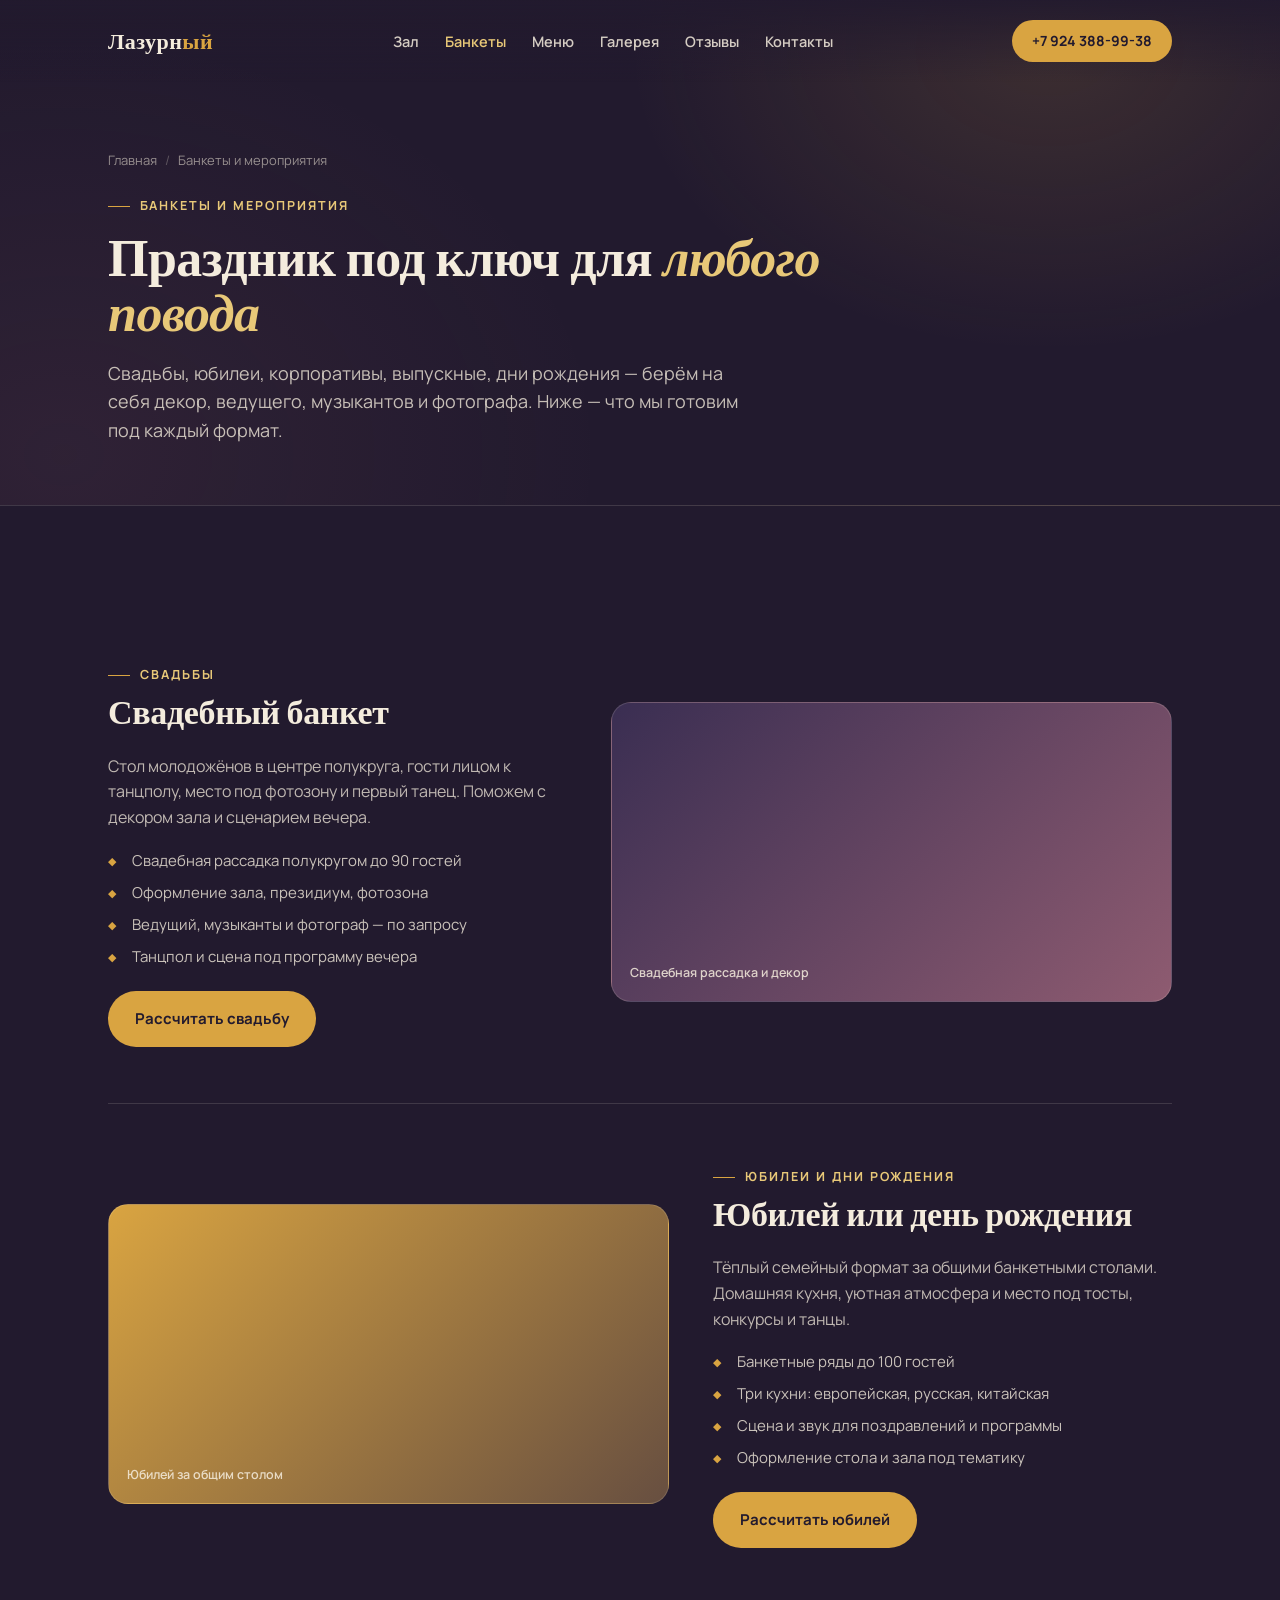
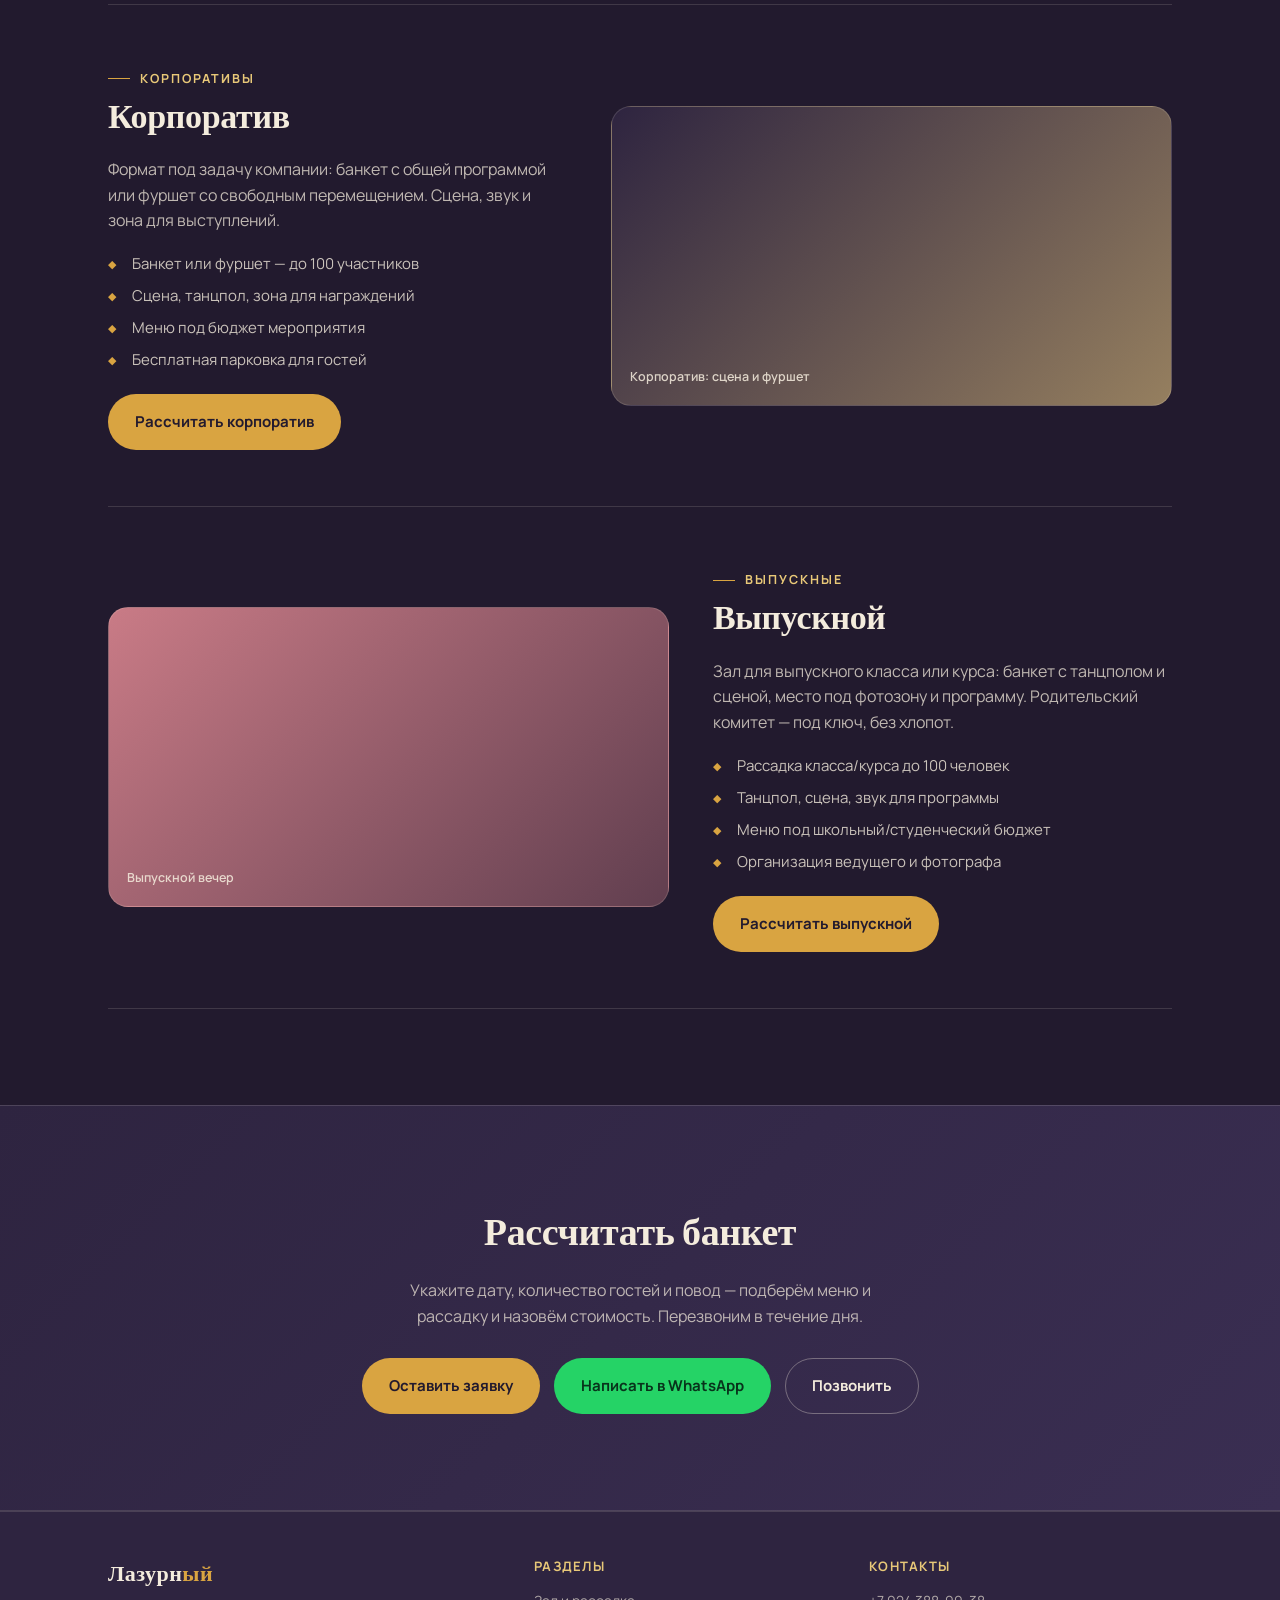
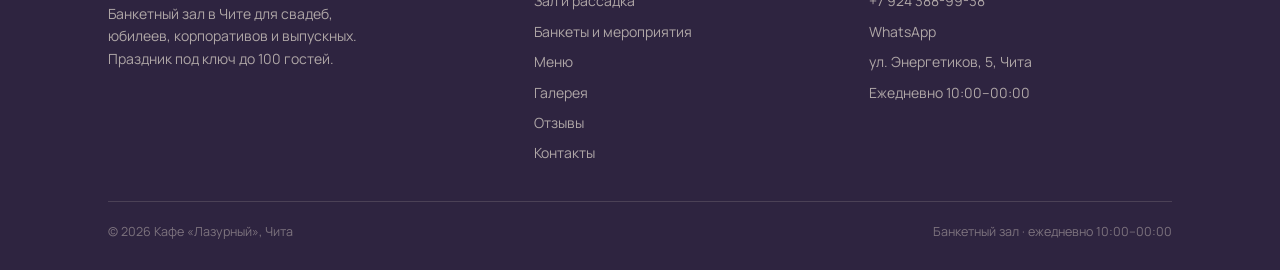
==== banquets.html @ 8e5a68ea "Build multi-page site for banquet hall «Лазурный» Turn the single-page landing into a full static mu" ====
<!DOCTYPE html>
<html lang="ru">
<head>
<meta charset="UTF-8">
<meta name="viewport" content="width=device-width, initial-scale=1.0">
<title>Банкеты и мероприятия — свадьбы, юбилеи, корпоративы, выпускные в Чите</title>
<meta name="description" content="Организация банкетов в Чите под ключ: свадьбы, юбилеи и дни рождения, корпоративы, выпускные. Зал «Лазурный» до 100 гостей, декор, ведущий, музыканты, фотограф. Рассчитаем банкет.">
<link rel="canonical" href="https://lazurny-chita.ru/banquets.html">
<meta name="theme-color" content="#221A2E">
<meta property="og:type" content="website">
<meta property="og:site_name" content="Банкетный зал «Лазурный»">
<meta property="og:title" content="Банкеты и мероприятия в Чите — «Лазурный»">
<meta property="og:description" content="Свадьбы, юбилеи, корпоративы и выпускные под ключ. До 100 гостей.">
<meta property="og:url" content="https://lazurny-chita.ru/banquets.html">
<meta property="og:image" content="https://lazurny-chita.ru/photos/events/event-wedding-01.jpg">
<meta property="og:locale" content="ru_RU">
<link rel="preconnect" href="https://fonts.googleapis.com">
<link rel="preconnect" href="https://fonts.gstatic.com" crossorigin>
<link href="https://fonts.googleapis.com/css2?family=Fraunces:opsz,wght@9..144,400;9..144,500;9..144,600;9..144,700&family=Manrope:wght@400;500;600;700;800&display=swap" rel="stylesheet">
<link rel="stylesheet" href="/assets/css/styles.css">
</head>
<body>
<a class="skip-link" href="#main">К основному содержанию</a>

<header id="siteHeader">
  <div class="wrap nav">
    <a href="/" class="logo" aria-label="Лазурный — на главную">Лазурн<span>ый</span></a>
    <nav class="nav-links" id="navLinks" aria-label="Основная навигация">
      <a href="/hall.html">Зал</a>
      <a href="/banquets.html" class="current">Банкеты</a>
      <a href="/menu.html">Меню</a>
      <a href="/gallery.html">Галерея</a>
      <a href="/reviews.html">Отзывы</a>
      <a href="/contacts.html">Контакты</a>
    </nav>
    <div class="nav-right">
      <a class="nav-cta" href="tel:+79243889938">+7 924 388-99-38</a>
      <button class="burger" aria-label="Меню" aria-expanded="false" aria-controls="navLinks"><span></span><span></span><span></span></button>
    </div>
  </div>
</header>

<main id="main">

<section class="page-hero">
  <div class="wrap">
    <nav class="breadcrumbs" aria-label="Хлебные крошки">
      <a href="/">Главная</a><span>/</span>Банкеты и мероприятия
    </nav>
    <span class="eyebrow">Банкеты и мероприятия</span>
    <h1>Праздник под ключ для <em>любого повода</em></h1>
    <p class="lead">Свадьбы, юбилеи, корпоративы, выпускные, дни рождения — берём на себя декор, ведущего, музыкантов и фотографа. Ниже — что мы готовим под каждый формат.</p>
  </div>
</section>

<section>
  <div class="wrap">

    <article class="event-block" id="wedding">
      <div>
        <span class="eyebrow">Свадьбы</span>
        <h2>Свадебный банкет</h2>
        <p>Стол молодожёнов в центре полукруга, гости лицом к танцполу, место под фотозону и первый танец. Поможем с декором зала и сценарием вечера.</p>
        <ul>
          <li>Свадебная рассадка полукругом до 90 гостей</li>
          <li>Оформление зала, президиум, фотозона</li>
          <li>Ведущий, музыканты и фотограф — по запросу</li>
          <li>Танцпол и сцена под программу вечера</li>
        </ul>
        <a href="/contacts.html?occasion=wedding" class="btn btn-primary">Рассчитать свадьбу</a>
      </div>
      <div class="event-visual ev-wedding"><span>Свадебная рассадка и декор</span></div>
    </article>

    <article class="event-block" id="jubilee">
      <div>
        <span class="eyebrow">Юбилеи и дни рождения</span>
        <h2>Юбилей или день рождения</h2>
        <p>Тёплый семейный формат за общими банкетными столами. Домашняя кухня, уютная атмосфера и место под тосты, конкурсы и танцы.</p>
        <ul>
          <li>Банкетные ряды до 100 гостей</li>
          <li>Три кухни: европейская, русская, китайская</li>
          <li>Сцена и звук для поздравлений и программы</li>
          <li>Оформление стола и зала под тематику</li>
        </ul>
        <a href="/contacts.html?occasion=jubilee" class="btn btn-primary">Рассчитать юбилей</a>
      </div>
      <div class="event-visual ev-jubilee"><span>Юбилей за общим столом</span></div>
    </article>

    <article class="event-block" id="corporate">
      <div>
        <span class="eyebrow">Корпоративы</span>
        <h2>Корпоратив</h2>
        <p>Формат под задачу компании: банкет с общей программой или фуршет со свободным перемещением. Сцена, звук и зона для выступлений.</p>
        <ul>
          <li>Банкет или фуршет — до 100 участников</li>
          <li>Сцена, танцпол, зона для награждений</li>
          <li>Меню под бюджет мероприятия</li>
          <li>Бесплатная парковка для гостей</li>
        </ul>
        <a href="/contacts.html?occasion=corporate" class="btn btn-primary">Рассчитать корпоратив</a>
      </div>
      <div class="event-visual ev-corporate"><span>Корпоратив: сцена и фуршет</span></div>
    </article>

    <article class="event-block" id="graduation">
      <div>
        <span class="eyebrow">Выпускные</span>
        <h2>Выпускной</h2>
        <p>Зал для выпускного класса или курса: банкет с танцполом и сценой, место под фотозону и программу. Родительский комитет — под ключ, без хлопот.</p>
        <ul>
          <li>Рассадка класса/курса до 100 человек</li>
          <li>Танцпол, сцена, звук для программы</li>
          <li>Меню под школьный/студенческий бюджет</li>
          <li>Организация ведущего и фотографа</li>
        </ul>
        <a href="/contacts.html?occasion=graduation" class="btn btn-primary">Рассчитать выпускной</a>
      </div>
      <div class="event-visual ev-graduation"><span>Выпускной вечер</span></div>
    </article>

  </div>
</section>

<section class="cta-band">
  <div class="wrap">
    <h2>Рассчитать банкет</h2>
    <p>Укажите дату, количество гостей и повод — подберём меню и рассадку и назовём стоимость. Перезвоним в течение дня.</p>
    <div class="hero-ctas">
      <a href="/contacts.html" class="btn btn-primary">Оставить заявку</a>
      <a href="https://wa.me/79243889938" class="btn btn-wa" target="_blank" rel="noopener">Написать в WhatsApp</a>
      <a href="tel:+79243889938" class="btn btn-ghost">Позвонить</a>
    </div>
  </div>
</section>

</main>

<footer>
  <div class="wrap">
    <div class="footer-top">
      <div class="footer-col footer-brand">
        <div class="logo">Лазурн<span>ый</span></div>
        <p class="muted">Банкетный зал в Чите для свадеб, юбилеев, корпоративов и выпускных. Праздник под ключ до 100 гостей.</p>
      </div>
      <div class="footer-col">
        <h4>Разделы</h4>
        <a href="/hall.html">Зал и рассадка</a>
        <a href="/banquets.html">Банкеты и мероприятия</a>
        <a href="/menu.html">Меню</a>
        <a href="/gallery.html">Галерея</a>
        <a href="/reviews.html">Отзывы</a>
        <a href="/contacts.html">Контакты</a>
      </div>
      <div class="footer-col">
        <h4>Контакты</h4>
        <a href="tel:+79243889938">+7 924 388-99-38</a>
        <a href="https://wa.me/79243889938" target="_blank" rel="noopener">WhatsApp</a>
        <p>ул. Энергетиков, 5, Чита</p>
        <p>Ежедневно 10:00–00:00</p>
      </div>
    </div>
    <div class="footer-fine">
      <span>© <span id="year">2026</span> Кафе «Лазурный», Чита</span>
      <span>Банкетный зал · ежедневно 10:00–00:00</span>
    </div>
  </div>
</footer>

<div class="sticky-cta">
  <a href="tel:+79243889938" class="btn btn-primary">Позвонить</a>
  <a href="/contacts.html" class="btn btn-ghost">Заявка</a>
</div>

<script src="/assets/js/main.js" defer></script>
</body>
</html>
---- assets/css/styles.css ----
/* =========================================================
   «Лазурный» — банкетный зал в Чите
   Общая дизайн-система (наследована из исходного лендинга).
   Правки палитры/типографики делать только здесь — стили
   подключены на всех страницах сайта.
   ========================================================= */

:root{
  --night: #221A2E;
  --night-2: #2E2440;
  --night-3: #3A2E52;
  --gold: #D9A441;
  --gold-soft: #E8C878;
  --rose: #C97B86;
  --ivory: #F4ECDD;
  --parchment: #EFE4CC;
  --ink: #241B2E;
  --line: rgba(244,236,221,0.14);
}
*{box-sizing:border-box; margin:0; padding:0;}
html{scroll-behavior:smooth;}
body{
  background:var(--night);
  color:var(--ivory);
  font-family:'Manrope', sans-serif;
  line-height:1.6;
  overflow-x:hidden;
}
h1,h2,h3,.display{
  font-family:'Fraunces', serif;
  font-weight:600;
  letter-spacing:-0.01em;
}
a{color:inherit; text-decoration:none;}
img{max-width:100%; display:block;}
.wrap{max-width:1120px; margin:0 auto; padding:0 28px;}
.eyebrow{
  font-size:12.5px;
  letter-spacing:0.16em;
  text-transform:uppercase;
  color:var(--gold-soft);
  font-weight:700;
  display:inline-flex;
  align-items:center;
  gap:10px;
}
.eyebrow::before{
  content:"";
  width:22px; height:1px;
  background:var(--gold);
  display:inline-block;
}
.center{text-align:center;}
.muted{color:rgba(244,236,221,0.6);}

/* Focus visibility */
a:focus-visible, button:focus-visible, input:focus-visible, select:focus-visible, textarea:focus-visible{
  outline:2px solid var(--gold);
  outline-offset:3px;
}
.skip-link{
  position:absolute; left:-9999px; top:0; z-index:200;
  background:var(--gold); color:var(--night); padding:10px 16px;
  border-radius:0 0 10px 0; font-weight:700;
}
.skip-link:focus{left:0;}

/* ---------- HEADER ---------- */
header{
  position:fixed; top:0; left:0; right:0; z-index:100;
  background:linear-gradient(to bottom, rgba(34,26,46,0.92), rgba(34,26,46,0));
  padding:20px 0;
  transition:background .3s ease, padding .3s ease;
}
header.scrolled{
  background:rgba(34,26,46,0.96);
  padding:14px 0;
  border-bottom:1px solid var(--line);
  backdrop-filter:blur(6px);
}
.nav{display:flex; align-items:center; justify-content:space-between; gap:20px;}
.logo{
  font-family:'Fraunces', serif;
  font-size:22px; font-weight:700;
  letter-spacing:0.02em;
}
.logo span{color:var(--gold);}
.nav-links{display:flex; gap:26px; font-size:14.5px; font-weight:600; align-items:center;}
.nav-links a{opacity:0.85; transition:opacity .2s, color .2s;}
.nav-links a:hover{opacity:1; color:var(--gold-soft);}
.nav-links a.current{color:var(--gold-soft); opacity:1;}
.nav-right{display:flex; align-items:center; gap:14px;}
.nav-cta{
  background:var(--gold);
  color:var(--night);
  padding:10px 20px;
  border-radius:999px;
  font-weight:700;
  font-size:14px;
  white-space:nowrap;
}
.nav-cta:hover{background:var(--gold-soft);}
.burger{
  display:none;
  width:44px; height:44px;
  background:transparent;
  border:1px solid var(--line);
  border-radius:10px;
  cursor:pointer;
  align-items:center; justify-content:center;
  flex-direction:column; gap:5px;
}
.burger span{display:block; width:20px; height:2px; background:var(--ivory); border-radius:2px; transition:transform .2s, opacity .2s;}
.burger[aria-expanded="true"] span:nth-child(1){transform:translateY(7px) rotate(45deg);}
.burger[aria-expanded="true"] span:nth-child(2){opacity:0;}
.burger[aria-expanded="true"] span:nth-child(3){transform:translateY(-7px) rotate(-45deg);}

/* ---------- BUTTONS ---------- */
.btn{
  display:inline-flex; align-items:center; gap:8px;
  padding:15px 26px;
  border-radius:999px;
  font-weight:700;
  font-size:15px;
  border:1px solid transparent;
  cursor:pointer;
  transition:transform .2s ease, background .2s ease, border-color .2s;
  font-family:'Manrope', sans-serif;
}
.btn:hover{transform:translateY(-2px);}
.btn-primary{background:var(--gold); color:var(--night);}
.btn-primary:hover{background:var(--gold-soft);}
.btn-ghost{border-color:rgba(244,236,221,0.35); color:var(--ivory);}
.btn-ghost:hover{border-color:var(--gold); color:var(--gold-soft);}
.btn-wa{background:#25D366; color:#08331b;}
.btn-wa:hover{background:#2ee574;}

/* ---------- PAGE HERO (внутренние страницы) ---------- */
.page-hero{
  position:relative;
  padding:150px 0 60px;
  background:
    radial-gradient(ellipse 700px 500px at 82% 10%, rgba(217,164,65,0.14), transparent 60%),
    radial-gradient(ellipse 900px 700px at 5% 90%, rgba(201,123,134,0.08), transparent 60%),
    var(--night);
  border-bottom:1px solid var(--line);
}
.breadcrumbs{font-size:13px; color:rgba(244,236,221,0.55); margin-bottom:18px;}
.breadcrumbs a:hover{color:var(--gold-soft);}
.breadcrumbs span{margin:0 8px; opacity:0.5;}
.page-hero h1{font-size:clamp(32px, 4.6vw, 52px); line-height:1.06; color:var(--ivory); margin:14px 0 18px; max-width:820px;}
.page-hero h1 em{font-style:italic; color:var(--gold-soft);}
.page-hero p.lead{font-size:18px; color:rgba(244,236,221,0.78); max-width:640px;}

/* ---------- HERO (главная) ---------- */
.hero{
  position:relative;
  min-height:100vh;
  display:flex;
  align-items:center;
  padding:140px 0 100px;
  background:
    radial-gradient(ellipse 700px 500px at 82% 20%, rgba(217,164,65,0.16), transparent 60%),
    radial-gradient(ellipse 900px 700px at 10% 90%, rgba(201,123,134,0.10), transparent 60%),
    var(--night);
  overflow:hidden;
}
.hero::before{
  content:"";
  position:absolute; inset:0;
  background-image:
    linear-gradient(var(--line) 1px, transparent 1px),
    linear-gradient(90deg, var(--line) 1px, transparent 1px);
  background-size:64px 64px;
  -webkit-mask-image:radial-gradient(ellipse 900px 600px at 70% 30%, black, transparent 70%);
  mask-image:radial-gradient(ellipse 900px 600px at 70% 30%, black, transparent 70%);
  opacity:0.5;
  pointer-events:none;
}
.hero-grid{
  display:grid;
  grid-template-columns:1.15fr 0.85fr;
  gap:56px;
  align-items:center;
  position:relative;
  z-index:2;
}
.hero h1{
  font-size:clamp(38px, 5.4vw, 64px);
  line-height:1.04;
  color:var(--ivory);
  margin:20px 0 22px;
}
.hero h1 em{font-style:italic; color:var(--gold-soft);}
.hero p.lead{
  font-size:18px;
  color:rgba(244,236,221,0.78);
  max-width:520px;
  margin-bottom:34px;
}
.hero-ctas{display:flex; gap:14px; flex-wrap:wrap;}
.hero-stats{display:flex; gap:28px; margin-top:48px; flex-wrap:wrap;}
.stat b{font-family:'Fraunces', serif; font-size:30px; color:var(--gold-soft); display:block;}
.stat span{font-size:13px; color:rgba(244,236,221,0.6);}

/* Hero сцена — CSS-иллюстрация накрытого стола (или фон-фото, если добавлено) */
.scene{
  position:relative;
  height:440px;
  border-radius:24px;
  background:linear-gradient(180deg, var(--night-2), var(--night-3));
  border:1px solid var(--line);
  overflow:hidden;
}
.scene.has-photo{background-size:cover; background-position:center;}
.scene::after{
  content:"";
  position:absolute; inset:0;
  background:radial-gradient(circle at 50% 78%, rgba(217,164,65,0.35), transparent 55%);
}
.table-setting{
  position:absolute; bottom:56px; left:50%; transform:translateX(-50%);
  width:78%; height:14px;
  background:linear-gradient(90deg, transparent, rgba(244,236,221,0.14), transparent);
  border-radius:50%;
  filter:blur(1px);
}
.candle{
  position:absolute; bottom:70px; left:50%; transform:translateX(-50%);
  width:10px; height:46px;
  background:linear-gradient(180deg, var(--parchment), #d8c9a0);
  border-radius:4px;
}
.flame{
  position:absolute; bottom:114px; left:50%; transform:translateX(-50%);
  width:12px; height:20px;
  background:radial-gradient(circle at 50% 30%, #fff2c9, var(--gold) 60%, transparent 75%);
  border-radius:50% 50% 50% 50% / 60% 60% 40% 40%;
  animation:flicker 2.6s ease-in-out infinite;
  box-shadow:0 0 24px 6px rgba(217,164,65,0.55);
}
@keyframes flicker{
  0%,100%{transform:translateX(-50%) scale(1) rotate(0deg);}
  30%{transform:translateX(-52%) scale(1.06) rotate(-2deg);}
  60%{transform:translateX(-48%) scale(0.96) rotate(2deg);}
}
.plate{
  position:absolute; bottom:52px;
  width:64px; height:22px;
  border-radius:50%;
  background:radial-gradient(ellipse at center, rgba(244,236,221,0.9), rgba(244,236,221,0.5) 60%, transparent 75%);
  opacity:0.85;
}
.plate.p1{left:22%;}
.plate.p2{right:20%;}
.plate.p3{left:8%; bottom:38px; width:48px; opacity:0.5;}
.plate.p4{right:6%; bottom:38px; width:48px; opacity:0.5;}
.scene-label{
  position:absolute; top:22px; left:24px;
  font-size:12px; letter-spacing:0.14em; text-transform:uppercase;
  color:rgba(244,236,221,0.55); font-weight:700;
}
@media (prefers-reduced-motion: reduce){
  .flame{animation:none;}
  html{scroll-behavior:auto;}
}

/* ---------- SECTION SHELL ---------- */
section{padding:96px 0;}
.section-head{max-width:640px; margin-bottom:56px;}
.section-head.center{margin-left:auto; margin-right:auto;}
.section-head h2{font-size:clamp(28px,3.4vw,42px); margin-top:16px; line-height:1.1;}
.section-head p{color:rgba(244,236,221,0.72); margin-top:16px; font-size:16.5px;}

/* ---------- ABOUT ---------- */
.about{background:var(--night-2); border-top:1px solid var(--line); border-bottom:1px solid var(--line);}
.about-grid{display:grid; grid-template-columns:repeat(3, 1fr); gap:28px;}
.about-card{
  background:rgba(244,236,221,0.03);
  border:1px solid var(--line);
  border-radius:18px;
  padding:30px 26px;
}
.about-card .num{font-family:'Fraunces', serif; font-size:15px; color:var(--gold); margin-bottom:14px; display:block;}
.about-card h3{font-size:20px; margin-bottom:10px;}
.about-card p{font-size:15px; color:rgba(244,236,221,0.68);}

/* ---------- КОНФИГУРАТОР РАССАДКИ (фирменный элемент) ---------- */
.configurator{background:var(--night);}
.config-shell{display:grid; grid-template-columns:0.85fr 1.15fr; gap:48px; align-items:start;}
.config-tabs{display:flex; flex-direction:column; gap:12px;}
.config-tab{
  text-align:left;
  background:rgba(244,236,221,0.03);
  border:1px solid var(--line);
  border-radius:14px;
  padding:18px 20px;
  cursor:pointer;
  color:var(--ivory);
  transition:border-color .2s, background .2s;
  font-family:'Manrope', sans-serif;
}
.config-tab b{font-family:'Fraunces', serif; font-size:17px; display:block; margin-bottom:4px;}
.config-tab span{font-size:13.5px; color:rgba(244,236,221,0.6);}
.config-tab.active{border-color:var(--gold); background:rgba(217,164,65,0.08);}
.config-tab.active b{color:var(--gold-soft);}
.config-stage{
  background:var(--night-2);
  border:1px solid var(--line);
  border-radius:20px;
  padding:36px;
  min-height:380px;
  display:flex; align-items:center; justify-content:center;
}
.config-stage svg{width:100%; height:auto; max-width:460px;}
.config-caption{text-align:center; margin-top:18px; font-size:14px; color:rgba(244,236,221,0.6);}
.config-capacity{
  text-align:center; margin-top:10px; font-size:13.5px; font-weight:700;
  color:var(--gold-soft); letter-spacing:0.02em;
}

/* ---------- МЕНЮ / КУХНЯ (карточки-описания) ---------- */
.cuisine{background:var(--parchment); color:var(--ink);}
.cuisine .eyebrow{color:#8a5f1f;}
.cuisine .eyebrow::before{background:#8a5f1f;}
.cuisine .section-head p{color:rgba(36,27,46,0.7);}
.cuisine-grid{display:grid; grid-template-columns:repeat(3, 1fr); gap:24px;}
.cuisine-card{
  background:#fff;
  border:1px solid rgba(36,27,46,0.08);
  border-radius:18px;
  padding:32px 26px;
  box-shadow:0 1px 0 rgba(36,27,46,0.04);
}
.cuisine-card .tag{
  font-size:11.5px; text-transform:uppercase; letter-spacing:0.12em;
  color:#8a5f1f; font-weight:700; margin-bottom:12px; display:block;
}
.cuisine-card h3{font-size:21px; margin-bottom:10px; font-family:'Fraunces', serif;}
.cuisine-card p{font-size:14.5px; color:rgba(36,27,46,0.68);}

/* ---------- МЕНЮ (страница со списком блюд) ---------- */
.menu-page{background:var(--parchment); color:var(--ink);}
.menu-section{margin-bottom:52px;}
.menu-section-head{
  display:flex; align-items:baseline; gap:14px; flex-wrap:wrap;
  border-bottom:2px solid rgba(138,95,31,0.35);
  padding-bottom:12px; margin-bottom:22px;
}
.menu-section-head h2{font-size:clamp(24px,3vw,32px); color:var(--ink); margin:0;}
.menu-section-head .tag{
  font-size:11.5px; text-transform:uppercase; letter-spacing:0.12em;
  color:#8a5f1f; font-weight:700;
}
.menu-list{display:flex; flex-direction:column; gap:6px;}
.menu-item{
  display:grid; grid-template-columns:1fr auto; gap:6px 18px;
  align-items:baseline;
  padding:14px 0;
  border-bottom:1px dashed rgba(36,27,46,0.15);
}
.menu-item .mi-name{font-family:'Fraunces', serif; font-size:18px; font-weight:600; color:var(--ink);}
.menu-item .mi-price{font-weight:700; color:#8a5f1f; white-space:nowrap;}
.menu-item .mi-desc{grid-column:1 / -1; font-size:14px; color:rgba(36,27,46,0.6);}
.menu-item.is-placeholder .mi-name,
.menu-item.is-placeholder .mi-price{color:rgba(36,27,46,0.4); font-style:italic; font-weight:500;}
.menu-note{
  background:#fff; border:1px solid rgba(36,27,46,0.1); border-left:4px solid var(--gold);
  border-radius:12px; padding:18px 20px; font-size:14.5px; color:rgba(36,27,46,0.75);
}

/* ---------- ПОВОДЫ ---------- */
.occasions{
  background:var(--night-3);
  border-top:1px solid var(--line);
  border-bottom:1px solid var(--line);
  padding:56px 0;
}
.occ-row{
  display:flex; flex-wrap:wrap; gap:14px 40px;
  justify-content:center;
  font-family:'Fraunces', serif;
  font-size:clamp(18px, 2.6vw, 26px);
  text-align:center;
}
.occ-row span{color:rgba(244,236,221,0.35);}
.occ-row b{font-weight:500; color:var(--ivory);}

/* ---------- БАНКЕТЫ (страница поводов) ---------- */
.event-block{
  display:grid; grid-template-columns:0.9fr 1.1fr; gap:44px; align-items:center;
  padding:56px 0; border-bottom:1px solid var(--line);
}
.event-block:nth-child(even){grid-template-columns:1.1fr 0.9fr;}
.event-block:nth-child(even) .event-visual{order:-1;}
.event-visual{
  height:300px; border-radius:20px; border:1px solid var(--line);
  position:relative; overflow:hidden; display:flex; align-items:flex-end; padding:18px;
}
.event-visual span{font-size:12.5px; color:rgba(244,236,221,0.85); font-weight:600;}
.ev-wedding{background:linear-gradient(135deg, var(--night-3), var(--rose) 170%);}
.ev-jubilee{background:linear-gradient(135deg, var(--gold), var(--night-2) 150%);}
.ev-corporate{background:linear-gradient(135deg, var(--night-2), var(--gold-soft) 180%);}
.ev-graduation{background:linear-gradient(135deg, var(--rose), var(--night) 160%);}
.event-block h2{font-size:clamp(24px,3vw,34px); margin-bottom:14px;}
.event-block p{color:rgba(244,236,221,0.75); margin-bottom:18px; font-size:16px;}
.event-block ul{list-style:none; margin-bottom:22px; display:flex; flex-direction:column; gap:8px;}
.event-block li{padding-left:24px; position:relative; font-size:15px; color:rgba(244,236,221,0.8);}
.event-block li::before{content:"◆"; position:absolute; left:0; color:var(--gold); font-size:11px; top:3px;}

/* ---------- ТЕХ-ХАРАКТЕРИСТИКИ (страница зала) ---------- */
.specs-grid{display:grid; grid-template-columns:repeat(auto-fit, minmax(200px, 1fr)); gap:20px;}
.spec-card{
  background:rgba(244,236,221,0.03); border:1px solid var(--line);
  border-radius:16px; padding:26px 24px;
}
.spec-card b{font-family:'Fraunces', serif; font-size:26px; color:var(--gold-soft); display:block; margin-bottom:6px;}
.spec-card span{font-size:14.5px; color:rgba(244,236,221,0.7);}

/* ---------- ГАЛЕРЕЯ ---------- */
.gallery-grid{
  display:grid;
  grid-template-columns:repeat(4, 1fr);
  grid-auto-rows:180px;
  gap:16px;
}
.gallery-grid > figure{
  border-radius:16px;
  border:1px solid var(--line);
  position:relative;
  overflow:hidden;
  margin:0;
  cursor:pointer;
}
.gallery-grid > figure img{width:100%; height:100%; object-fit:cover;}
.gallery-grid > figure:hover .gallery-note{color:#fff;}
.gallery-grid > figure::after{
  content:"↗"; position:absolute; top:12px; right:14px;
  color:rgba(244,236,221,0.7); font-size:16px; opacity:0; transition:opacity .2s;
}
.gallery-grid > figure:hover::after{opacity:1;}
.g1{grid-column:span 2; grid-row:span 2; background:linear-gradient(135deg, var(--night-3), var(--rose) 160%);}
.g2{background:linear-gradient(135deg, var(--gold), var(--night-2) 150%);}
.g3{background:linear-gradient(135deg, var(--night-2), var(--gold-soft) 180%);}
.g4{background:linear-gradient(135deg, var(--rose), var(--night) 160%);}
.g5{grid-column:span 2; background:linear-gradient(135deg, var(--night-2), var(--gold) 170%);}
.g6{background:linear-gradient(135deg, var(--night-3), var(--gold-soft) 175%);}
.g7{background:linear-gradient(135deg, var(--gold-soft), var(--night-2) 160%);}
.g8{grid-column:span 2; background:linear-gradient(135deg, var(--rose), var(--night-3) 160%);}
.gallery-note{
  position:absolute; bottom:12px; left:14px;
  font-size:12.5px; color:rgba(244,236,221,0.85); font-weight:600;
  transition:color .2s;
}

/* Лайтбокс */
.lightbox{
  display:none;
  position:fixed; inset:0; z-index:200;
  background:rgba(15,11,22,0.92);
  align-items:center; justify-content:center;
  padding:40px 20px;
}
.lightbox.open{display:flex;}
.lightbox-inner{
  max-width:min(920px, 92vw); width:100%; text-align:center;
}
.lightbox-frame{
  border-radius:18px; border:1px solid var(--line); overflow:hidden;
  min-height:260px; height:60vh; display:flex; align-items:flex-end; padding:22px;
  background:linear-gradient(135deg, var(--night-3), var(--rose) 160%);
}
.lightbox-frame img{width:100%; height:100%; object-fit:contain;}
.lightbox-caption{margin-top:16px; color:var(--ivory); font-size:15px; font-weight:600;}
.lightbox-close{
  position:absolute; top:20px; right:24px;
  background:transparent; border:1px solid var(--line); color:var(--ivory);
  width:46px; height:46px; border-radius:12px; font-size:22px; cursor:pointer;
}
.lightbox-nav{
  position:absolute; top:50%; transform:translateY(-50%);
  background:rgba(244,236,221,0.08); border:1px solid var(--line); color:var(--ivory);
  width:52px; height:52px; border-radius:50%; font-size:22px; cursor:pointer;
}
.lightbox-nav:hover{background:rgba(217,164,65,0.25); border-color:var(--gold);}
.lb-prev{left:16px;}
.lb-next{right:16px;}

/* ---------- ОТЗЫВЫ ---------- */
.testimonials{background:var(--night-2); border-top:1px solid var(--line); border-bottom:1px solid var(--line);}
.t-grid{display:grid; grid-template-columns:repeat(3,1fr); gap:24px;}
.t-card{
  background:rgba(244,236,221,0.03);
  border:1px solid var(--line);
  border-radius:18px;
  padding:28px;
}
.t-stars{color:var(--gold); font-size:14px; margin-bottom:14px; letter-spacing:2px;}
.t-card p{font-size:15px; color:rgba(244,236,221,0.8); margin-bottom:18px;}
.t-name{font-size:13.5px; font-weight:700; color:var(--gold-soft);}
.t-source{font-size:12px; color:rgba(244,236,221,0.45); margin-top:4px;}

/* ---------- КОНТАКТЫ / БРОНИРОВАНИЕ ---------- */
.contact{
  position:relative;
  background:
    radial-gradient(ellipse 700px 500px at 15% 20%, rgba(217,164,65,0.14), transparent 60%),
    var(--night);
}
.contact-grid{display:grid; grid-template-columns:1fr 1fr; gap:56px; align-items:start;}
.contact-info h2{font-size:clamp(28px,3.4vw,42px); margin:16px 0 20px;}
.contact-info p{color:rgba(244,236,221,0.72); margin-bottom:28px; max-width:440px;}
.info-line{
  display:flex; align-items:center; gap:14px;
  padding:14px 0;
  border-top:1px solid var(--line);
  font-size:15.5px;
}
.info-line:last-of-type{border-bottom:1px solid var(--line);}
.info-line b{color:var(--gold-soft); font-weight:700; min-width:120px; display:inline-block;}
.contact-actions{display:flex; gap:12px; flex-wrap:wrap; margin-top:26px;}

form.book{
  background:var(--night-2);
  border:1px solid var(--line);
  border-radius:20px;
  padding:36px;
}
form.book h3{font-size:20px; margin-bottom:6px;}
form.book .sub{font-size:14px; color:rgba(244,236,221,0.6); margin-bottom:24px;}
.field{margin-bottom:18px;}
.field label{
  display:block; font-size:13px; font-weight:700;
  color:rgba(244,236,221,0.7); margin-bottom:8px;
  text-transform:uppercase; letter-spacing:0.06em;
}
.field input, .field select, .field textarea{
  width:100%;
  background:rgba(244,236,221,0.05);
  border:1px solid var(--line);
  border-radius:10px;
  padding:13px 14px;
  color:var(--ivory);
  font-family:'Manrope', sans-serif;
  font-size:15px;
}
.field textarea{resize:vertical; min-height:88px;}
.field input::placeholder, .field textarea::placeholder{color:rgba(244,236,221,0.35);}
.field input:focus, .field select:focus, .field textarea:focus{outline:none; border-color:var(--gold);}
.field input:invalid:not(:placeholder-shown){border-color:var(--rose);}
.field-row{display:grid; grid-template-columns:1fr 1fr; gap:14px;}
.book .btn-primary{width:100%; justify-content:center; margin-top:6px;}
.form-note{font-size:12.5px; color:rgba(244,236,221,0.45); margin-top:14px; text-align:center;}
.form-status{
  margin-top:14px; padding:12px 14px; border-radius:10px; font-size:14px;
  display:none; text-align:center;
}
.form-status.show{display:block;}
.form-status.ok{background:rgba(37,211,102,0.12); color:#8ff0b6; border:1px solid rgba(37,211,102,0.3);}
.form-status.err{background:rgba(201,123,134,0.12); color:#f0a8b1; border:1px solid rgba(201,123,134,0.3);}

/* ---------- КАРТА ---------- */
.map-wrap{
  border-radius:20px; overflow:hidden; border:1px solid var(--line);
  background:var(--night-2); min-height:360px;
}
.map-wrap iframe{width:100%; height:420px; border:0; display:block;}

/* ---------- CTA-ПОЛОСА ---------- */
.cta-band{
  background:linear-gradient(135deg, var(--night-2), var(--night-3));
  border-top:1px solid var(--line); border-bottom:1px solid var(--line);
  text-align:center;
}
.cta-band h2{font-size:clamp(26px,3.2vw,38px); margin-bottom:16px;}
.cta-band p{color:rgba(244,236,221,0.72); max-width:520px; margin:0 auto 28px;}
.cta-band .hero-ctas{justify-content:center;}

/* ---------- FOOTER ---------- */
footer{background:var(--night-2); border-top:1px solid var(--line); padding:44px 0 28px;}
.footer-top{display:grid; grid-template-columns:1.3fr 1fr 1fr; gap:32px; margin-bottom:28px;}
.footer-col h4{font-size:13px; text-transform:uppercase; letter-spacing:0.1em; color:var(--gold-soft); margin-bottom:14px;}
.footer-col a, .footer-col p{display:block; font-size:14px; color:rgba(244,236,221,0.65); margin-bottom:8px;}
.footer-col a:hover{color:var(--gold-soft);}
.footer-brand .logo{font-size:22px; margin-bottom:12px;}
.footer-brand p{max-width:260px;}
.footer-fine{
  margin-top:8px; padding-top:20px; border-top:1px solid var(--line);
  font-size:12.5px; color:rgba(244,236,221,0.4);
  display:flex; justify-content:space-between; flex-wrap:wrap; gap:10px;
}

/* ---------- STICKY MOBILE CTA ---------- */
.sticky-cta{
  display:none;
  position:fixed; bottom:0; left:0; right:0; z-index:90;
  background:var(--night-2);
  border-top:1px solid var(--line);
  padding:12px 16px;
  gap:10px;
}
.sticky-cta .btn{flex:1; justify-content:center; padding:13px;}

/* ---------- RESPONSIVE ---------- */
@media (max-width: 900px){
  .nav-links{
    position:fixed; top:0; right:0; bottom:0; width:min(320px, 82vw);
    flex-direction:column; align-items:flex-start; gap:6px;
    background:var(--night-2); border-left:1px solid var(--line);
    padding:90px 28px 28px; transform:translateX(100%);
    transition:transform .28s ease; z-index:105; font-size:17px;
  }
  .nav-links.open{transform:translateX(0);}
  .nav-links a{padding:10px 0; width:100%; border-bottom:1px solid var(--line); opacity:0.9;}
  .burger{display:flex;}
  .nav-cta{display:none;}
  .hero-grid{grid-template-columns:1fr;}
  .scene{height:300px; order:-1;}
  .about-grid, .cuisine-grid, .t-grid{grid-template-columns:1fr;}
  .config-shell{grid-template-columns:1fr;}
  .contact-grid{grid-template-columns:1fr;}
  .event-block, .event-block:nth-child(even){grid-template-columns:1fr;}
  .event-block:nth-child(even) .event-visual{order:0;}
  .footer-top{grid-template-columns:1fr;}
  .gallery-grid{grid-template-columns:repeat(2,1fr); grid-auto-rows:150px;}
  .g1{grid-column:span 2; grid-row:span 1;}
  .g5, .g8{grid-column:span 2;}
  section{padding:64px 0;}
  .page-hero{padding:120px 0 48px;}
  .sticky-cta{display:flex;}
  body{padding-bottom:74px;}
  .field-row{grid-template-columns:1fr;}
}
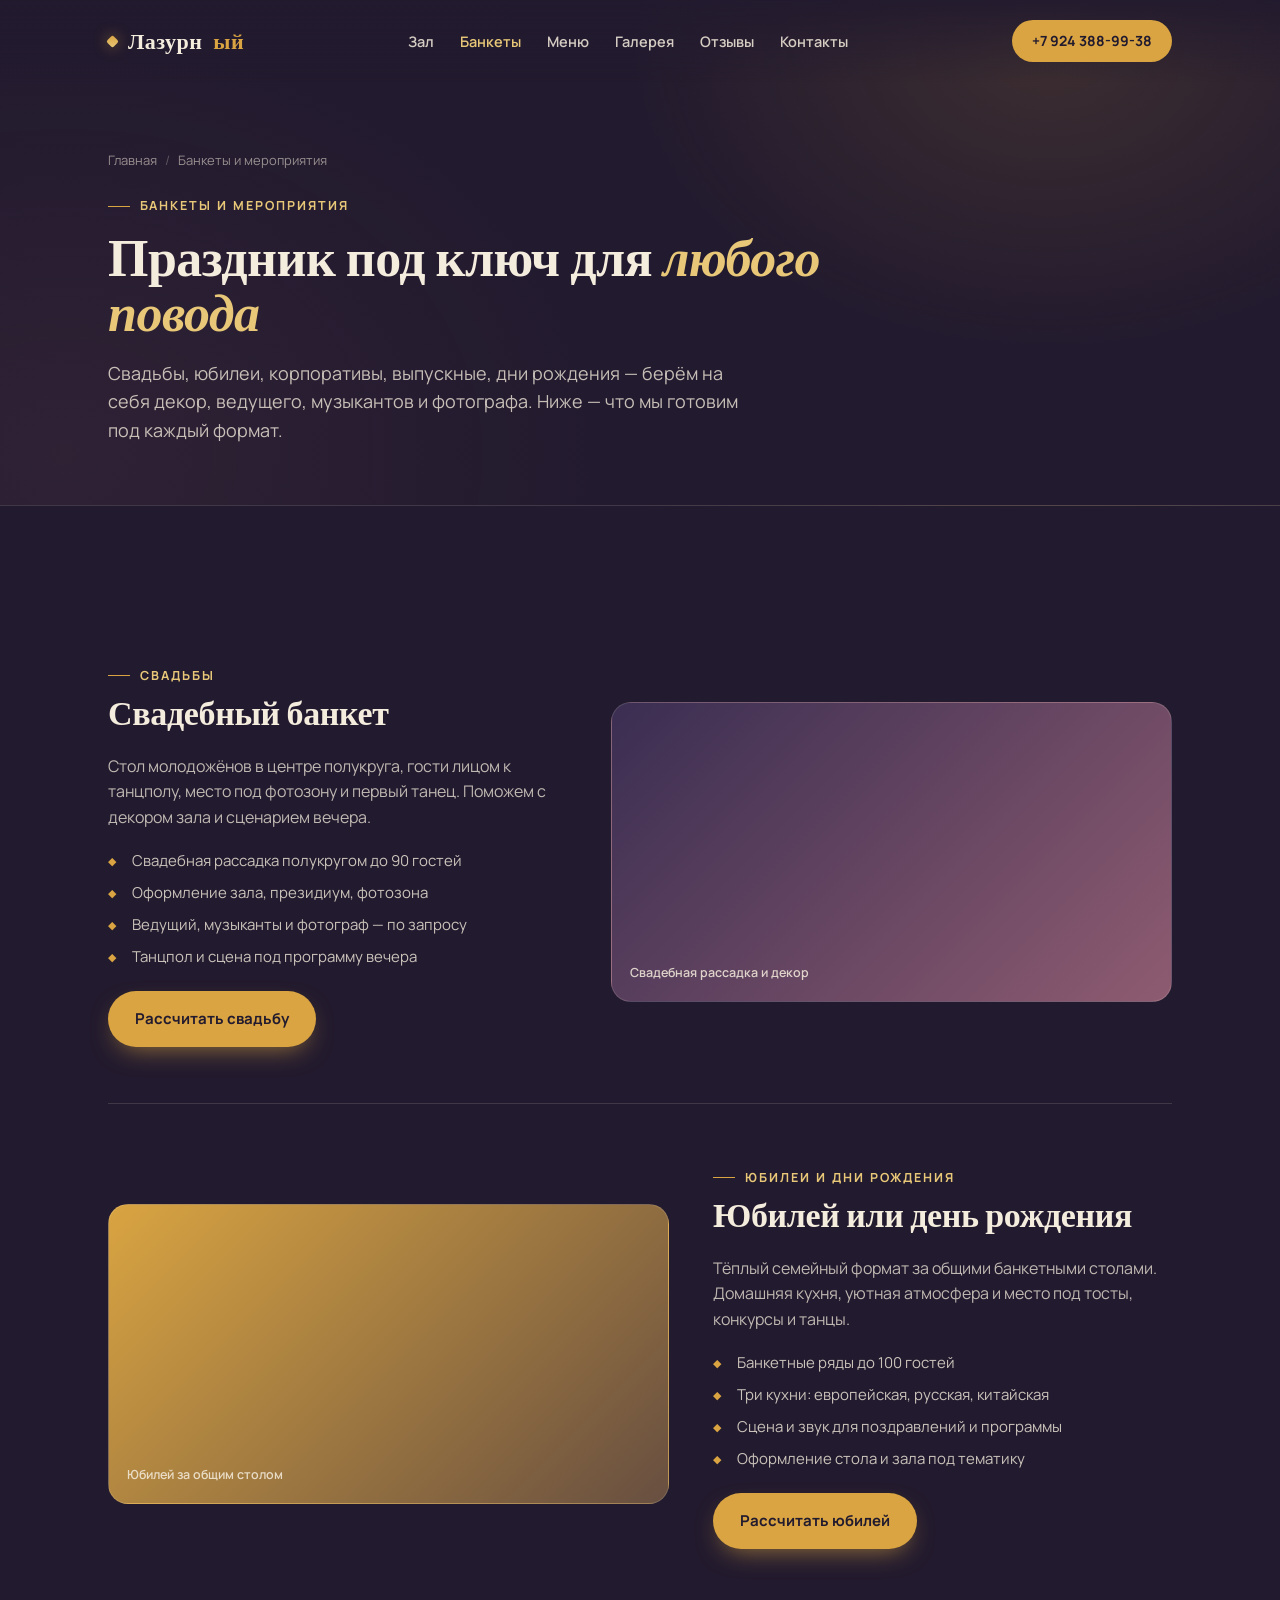
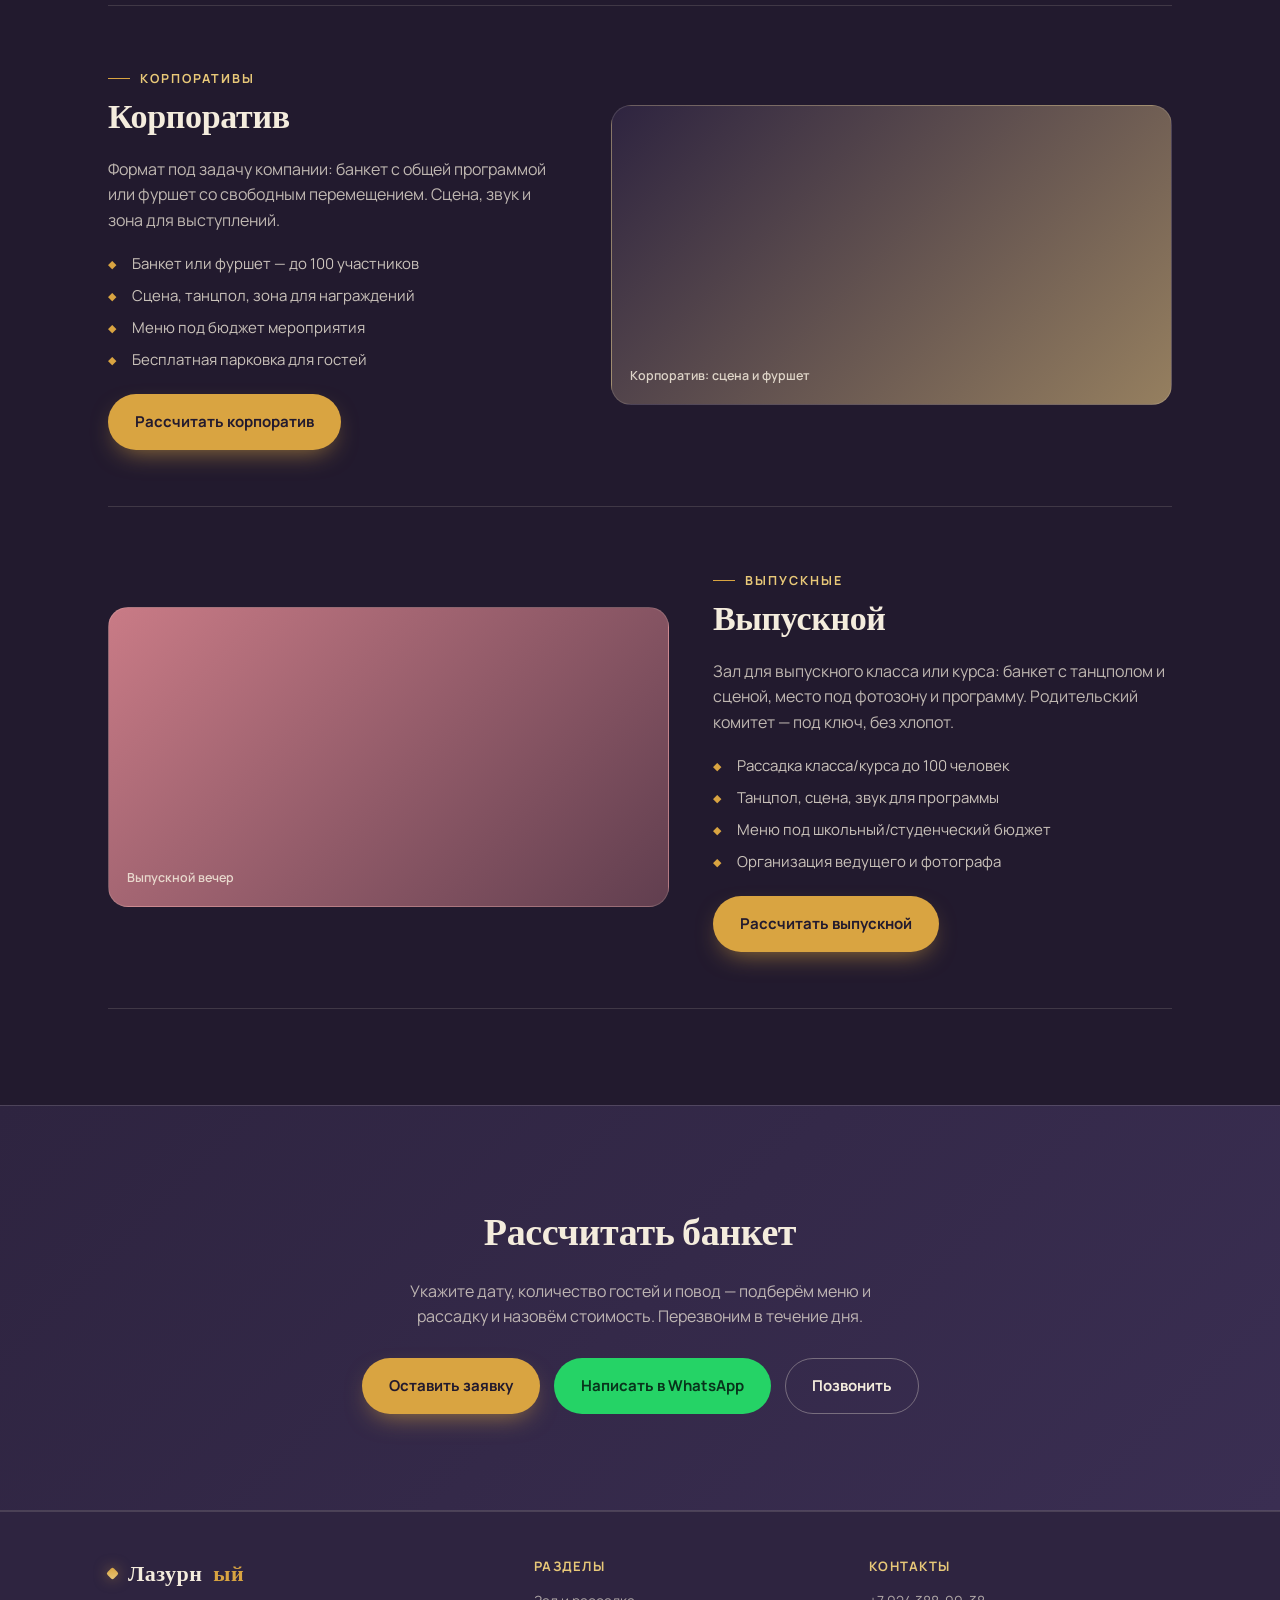
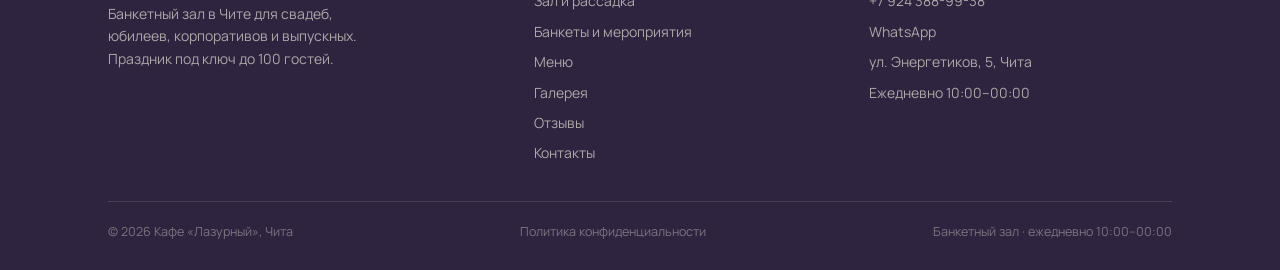
==== commit 67d23c92: "Add favicon, privacy policy and 404 page - SVG favicon (gold monogram) linked on every page. - Priva" ====
--- a/banquets.html
+++ b/banquets.html
@@ -7,6 +7,7 @@
 <meta name="description" content="Организация банкетов в Чите под ключ: свадьбы, юбилеи и дни рождения, корпоративы, выпускные. Зал «Лазурный» до 100 гостей, декор, ведущий, музыканты, фотограф. Рассчитаем банкет.">
 <link rel="canonical" href="https://lazurny-chita.ru/banquets.html">
 <meta name="theme-color" content="#221A2E">
+<link rel="icon" href="/assets/favicon.svg" type="image/svg+xml">
 <meta property="og:type" content="website">
 <meta property="og:site_name" content="Банкетный зал «Лазурный»">
 <meta property="og:title" content="Банкеты и мероприятия в Чите — «Лазурный»">
@@ -163,6 +164,7 @@
     </div>
     <div class="footer-fine">
       <span>© <span id="year">2026</span> Кафе «Лазурный», Чита</span>
+      <a href="/privacy.html">Политика конфиденциальности</a>
       <span>Банкетный зал · ежедневно 10:00–00:00</span>
     </div>
   </div>
--- a/assets/css/styles.css
+++ b/assets/css/styles.css
@@ -83,6 +83,15 @@
   font-family:'Fraunces', serif;
   font-size:22px; font-weight:700;
   letter-spacing:0.02em;
+  display:inline-flex; align-items:center; gap:11px;
+}
+.logo::before{
+  content:"";
+  width:9px; height:9px; flex:none;
+  transform:rotate(45deg);
+  background:linear-gradient(135deg, var(--gold), var(--gold-soft));
+  border-radius:2px;
+  box-shadow:0 0 14px rgba(217,164,65,0.55);
 }
 .logo span{color:var(--gold);}
 .nav-links{display:flex; gap:26px; font-size:14.5px; font-weight:600; align-items:center;}
@@ -102,18 +111,44 @@
 .nav-cta:hover{background:var(--gold-soft);}
 .burger{
   display:none;
-  width:44px; height:44px;
-  background:transparent;
-  border:1px solid var(--line);
-  border-radius:10px;
+  position:relative; z-index:140;
+  width:46px; height:46px;
+  /* Тёмная плашка + золотая рамка — значок виден на любом фоне (в т.ч. на светлом) */
+  background:rgba(23,16,31,0.82);
+  border:1px solid rgba(217,164,65,0.45);
+  border-radius:12px;
   cursor:pointer;
   align-items:center; justify-content:center;
   flex-direction:column; gap:5px;
-}
-.burger span{display:block; width:20px; height:2px; background:var(--ivory); border-radius:2px; transition:transform .2s, opacity .2s;}
+  -webkit-backdrop-filter:blur(6px); backdrop-filter:blur(6px);
+  box-shadow:0 6px 18px -8px rgba(0,0,0,0.6);
+}
+.burger span{display:block; width:20px; height:2px; background:var(--gold-soft); border-radius:2px; transition:transform .2s, opacity .2s;}
 .burger[aria-expanded="true"] span:nth-child(1){transform:translateY(7px) rotate(45deg);}
 .burger[aria-expanded="true"] span:nth-child(2){opacity:0;}
 .burger[aria-expanded="true"] span:nth-child(3){transform:translateY(-7px) rotate(-45deg);}
+header.nav-open{z-index:200; background:var(--night);}
+
+/* Затемнение фона под мобильным меню */
+.nav-scrim{
+  position:fixed; inset:0; z-index:120;
+  background:rgba(8,5,12,0.55);
+  backdrop-filter:blur(3px); -webkit-backdrop-filter:blur(3px);
+  opacity:0; visibility:hidden;
+  transition:opacity .3s ease, visibility .3s ease;
+}
+.nav-scrim.show{opacity:1; visibility:visible;}
+
+/* ---------- SCROLL REVEAL ---------- */
+.reveal{
+  opacity:0; transform:translateY(26px);
+  transition:opacity .7s cubic-bezier(.16,.8,.3,1), transform .7s cubic-bezier(.16,.8,.3,1);
+  will-change:opacity, transform;
+}
+.reveal.in{opacity:1; transform:none;}
+@media (prefers-reduced-motion: reduce){
+  .reveal{opacity:1 !important; transform:none !important; transition:none;}
+}
 
 /* ---------- BUTTONS ---------- */
 .btn{
@@ -124,12 +159,12 @@
   font-size:15px;
   border:1px solid transparent;
   cursor:pointer;
-  transition:transform .2s ease, background .2s ease, border-color .2s;
+  transition:transform .2s ease, background .2s ease, border-color .2s, box-shadow .2s ease;
   font-family:'Manrope', sans-serif;
 }
 .btn:hover{transform:translateY(-2px);}
-.btn-primary{background:var(--gold); color:var(--night);}
-.btn-primary:hover{background:var(--gold-soft);}
+.btn-primary{background:var(--gold); color:var(--night); box-shadow:0 10px 26px -10px rgba(217,164,65,0.7);}
+.btn-primary:hover{background:var(--gold-soft); box-shadow:0 16px 34px -10px rgba(217,164,65,0.8);}
 .btn-ghost{border-color:rgba(244,236,221,0.35); color:var(--ivory);}
 .btn-ghost:hover{border-color:var(--gold); color:var(--gold-soft);}
 .btn-wa{background:#25D366; color:#08331b;}
@@ -206,17 +241,63 @@
 /* Hero сцена — CSS-иллюстрация накрытого стола (или фон-фото, если добавлено) */
 .scene{
   position:relative;
-  height:440px;
+  height:460px;
   border-radius:24px;
-  background:linear-gradient(180deg, var(--night-2), var(--night-3));
+  background:
+    radial-gradient(ellipse 60% 45% at 50% 82%, rgba(217,164,65,0.10), transparent 70%),
+    linear-gradient(165deg, #2A2038 0%, #201830 55%, #1A1327 100%);
   border:1px solid var(--line);
+  box-shadow:0 40px 90px -50px rgba(0,0,0,0.9), inset 0 1px 0 rgba(244,236,221,0.04);
   overflow:hidden;
 }
 .scene.has-photo{background-size:cover; background-position:center;}
 .scene::after{
   content:"";
   position:absolute; inset:0;
-  background:radial-gradient(circle at 50% 78%, rgba(217,164,65,0.35), transparent 55%);
+  background:radial-gradient(circle at 50% 80%, rgba(217,164,65,0.30), transparent 52%);
+  pointer-events:none;
+}
+/* Тонкая золотая рамка-паспарту */
+.scene-frame{
+  position:absolute; inset:18px;
+  border:1px solid rgba(217,164,65,0.22);
+  border-radius:16px; pointer-events:none; z-index:2;
+}
+/* Монограмма-крест «Л» */
+.scene-crest{
+  position:absolute; top:52px; left:50%; transform:translateX(-50%); z-index:3;
+  width:58px; height:58px; border-radius:50%;
+  border:1px solid rgba(217,164,65,0.5);
+  display:flex; align-items:center; justify-content:center;
+  font-family:'Fraunces', serif; font-size:26px; font-weight:600;
+  color:var(--gold-soft);
+  background:rgba(217,164,65,0.06);
+  box-shadow:0 0 26px rgba(217,164,65,0.25), inset 0 0 18px rgba(217,164,65,0.08);
+}
+/* Орнаментальный разделитель с ромбом */
+.scene-divider{
+  position:absolute; top:128px; left:50%; transform:translateX(-50%); z-index:3;
+  width:120px; height:14px;
+  display:flex; align-items:center; justify-content:center;
+}
+.scene-divider::before, .scene-divider::after{
+  content:""; height:1px; width:44px;
+  background:linear-gradient(90deg, transparent, rgba(217,164,65,0.55));
+}
+.scene-divider::after{background:linear-gradient(90deg, rgba(217,164,65,0.55), transparent);}
+.scene-diamond{
+  width:7px; height:7px; margin:0 10px; transform:rotate(45deg);
+  background:var(--gold); border-radius:1px; flex:none;
+}
+.scene-title{
+  position:absolute; top:150px; left:0; right:0; text-align:center; z-index:3;
+  font-family:'Fraunces', serif; font-style:italic; font-size:20px;
+  color:var(--ivory);
+}
+.scene-caption-bottom{
+  position:absolute; bottom:30px; left:0; right:0; text-align:center; z-index:3;
+  font-size:11px; letter-spacing:0.16em; text-transform:uppercase;
+  color:rgba(244,236,221,0.55); font-weight:700;
 }
 .table-setting{
   position:absolute; bottom:56px; left:50%; transform:translateX(-50%);
@@ -280,7 +361,9 @@
   border:1px solid var(--line);
   border-radius:18px;
   padding:30px 26px;
-}
+  transition:transform .28s ease, border-color .28s ease, box-shadow .28s ease;
+}
+.about-card:hover{transform:translateY(-4px); border-color:rgba(217,164,65,0.38); box-shadow:0 22px 44px -24px rgba(0,0,0,0.75);}
 .about-card .num{font-family:'Fraunces', serif; font-size:15px; color:var(--gold); margin-bottom:14px; display:block;}
 .about-card h3{font-size:20px; margin-bottom:10px;}
 .about-card p{font-size:15px; color:rgba(244,236,221,0.68);}
@@ -331,7 +414,9 @@
   border-radius:18px;
   padding:32px 26px;
   box-shadow:0 1px 0 rgba(36,27,46,0.04);
-}
+  transition:transform .28s ease, box-shadow .28s ease;
+}
+.cuisine-card:hover{transform:translateY(-4px); box-shadow:0 24px 46px -22px rgba(36,27,46,0.28);}
 .cuisine-card .tag{
   font-size:11.5px; text-transform:uppercase; letter-spacing:0.12em;
   color:#8a5f1f; font-weight:700; margin-bottom:12px; display:block;
@@ -413,7 +498,9 @@
 .spec-card{
   background:rgba(244,236,221,0.03); border:1px solid var(--line);
   border-radius:16px; padding:26px 24px;
-}
+  transition:transform .28s ease, border-color .28s ease, box-shadow .28s ease;
+}
+.spec-card:hover{transform:translateY(-4px); border-color:rgba(217,164,65,0.38); box-shadow:0 20px 40px -24px rgba(0,0,0,0.7);}
 .spec-card b{font-family:'Fraunces', serif; font-size:26px; color:var(--gold-soft); display:block; margin-bottom:6px;}
 .spec-card span{font-size:14.5px; color:rgba(244,236,221,0.7);}
 
@@ -431,25 +518,37 @@
   overflow:hidden;
   margin:0;
   cursor:pointer;
-}
-.gallery-grid > figure img{width:100%; height:100%; object-fit:cover;}
-.gallery-grid > figure:hover .gallery-note{color:#fff;}
+  background:linear-gradient(158deg, #251C33 0%, #1B1426 100%);
+  transition:transform .3s ease, border-color .3s ease, box-shadow .3s ease;
+}
+/* Мягкое золотистое свечение — единый тон вместо разноцветных плиток */
+.gallery-grid > figure::before{
+  content:"";
+  position:absolute; inset:0;
+  background:radial-gradient(130px 100px at 28% 22%, rgba(217,164,65,0.16), transparent 72%);
+  pointer-events:none;
+}
+.gallery-grid > figure img{width:100%; height:100%; object-fit:cover; position:relative; z-index:1;}
+.gallery-grid > figure:hover{transform:translateY(-4px); border-color:rgba(217,164,65,0.45); box-shadow:0 24px 48px -26px rgba(0,0,0,0.85);}
+.gallery-grid > figure:hover .gallery-note{color:var(--gold-soft);}
 .gallery-grid > figure::after{
-  content:"↗"; position:absolute; top:12px; right:14px;
-  color:rgba(244,236,221,0.7); font-size:16px; opacity:0; transition:opacity .2s;
+  content:"↗"; position:absolute; top:14px; right:16px; z-index:2;
+  color:rgba(244,236,221,0.6); font-size:16px; opacity:0; transition:opacity .2s;
 }
 .gallery-grid > figure:hover::after{opacity:1;}
-.g1{grid-column:span 2; grid-row:span 2; background:linear-gradient(135deg, var(--night-3), var(--rose) 160%);}
-.g2{background:linear-gradient(135deg, var(--gold), var(--night-2) 150%);}
-.g3{background:linear-gradient(135deg, var(--night-2), var(--gold-soft) 180%);}
-.g4{background:linear-gradient(135deg, var(--rose), var(--night) 160%);}
-.g5{grid-column:span 2; background:linear-gradient(135deg, var(--night-2), var(--gold) 170%);}
-.g6{background:linear-gradient(135deg, var(--night-3), var(--gold-soft) 175%);}
-.g7{background:linear-gradient(135deg, var(--gold-soft), var(--night-2) 160%);}
-.g8{grid-column:span 2; background:linear-gradient(135deg, var(--rose), var(--night-3) 160%);}
+.gph-icon{
+  position:absolute; top:50%; left:50%; z-index:1;
+  width:46px; height:46px; transform:translate(-50%,-58%);
+  color:rgba(232,200,120,0.5);
+  stroke:currentColor; fill:none; stroke-width:1.4;
+}
+.g1{grid-column:span 2; grid-row:span 2;}
+.g5{grid-column:span 2;}
+.g8{grid-column:span 2;}
 .gallery-note{
-  position:absolute; bottom:12px; left:14px;
+  position:absolute; bottom:14px; left:16px; z-index:2;
   font-size:12.5px; color:rgba(244,236,221,0.85); font-weight:600;
+  letter-spacing:0.01em;
   transition:color .2s;
 }
 
@@ -494,7 +593,9 @@
   border:1px solid var(--line);
   border-radius:18px;
   padding:28px;
-}
+  transition:transform .28s ease, border-color .28s ease, box-shadow .28s ease;
+}
+.t-card:hover{transform:translateY(-4px); border-color:rgba(217,164,65,0.35); box-shadow:0 22px 44px -24px rgba(0,0,0,0.7);}
 .t-stars{color:var(--gold); font-size:14px; margin-bottom:14px; letter-spacing:2px;}
 .t-card p{font-size:15px; color:rgba(244,236,221,0.8); margin-bottom:18px;}
 .t-name{font-size:13.5px; font-weight:700; color:var(--gold-soft);}
@@ -565,6 +666,33 @@
   background:var(--night-2); min-height:360px;
 }
 .map-wrap iframe{width:100%; height:420px; border:0; display:block;}
+
+/* ---------- ТЕКСТОВЫЕ СТРАНИЦЫ (политика, 404) ---------- */
+.prose{max-width:780px; color:rgba(244,236,221,0.8); font-size:15.5px;}
+.prose h2{font-size:22px; margin:34px 0 12px; color:var(--ivory);}
+.prose h2:first-child{margin-top:0;}
+.prose p{margin-bottom:14px;}
+.prose ul{margin:0 0 16px 22px;}
+.prose li{margin-bottom:7px;}
+.prose a{color:var(--gold-soft);}
+.prose a:hover{text-decoration:underline;}
+.prose strong{color:var(--ivory);}
+.prose .todo{color:var(--gold-soft); font-style:italic;}
+
+.error-hero{
+  min-height:70vh; display:flex; align-items:center; text-align:center;
+  padding:160px 0 80px;
+  background:
+    radial-gradient(ellipse 700px 500px at 50% 30%, rgba(217,164,65,0.14), transparent 60%),
+    var(--night);
+}
+.error-code{
+  font-family:'Fraunces', serif; font-weight:700;
+  font-size:clamp(90px, 20vw, 180px); line-height:1;
+  color:var(--gold-soft); text-shadow:0 0 60px rgba(217,164,65,0.3);
+}
+.error-hero h1{font-size:clamp(24px,3.4vw,34px); margin:10px 0 16px;}
+.error-hero p{color:rgba(244,236,221,0.72); max-width:460px; margin:0 auto 28px;}
 
 /* ---------- CTA-ПОЛОСА ---------- */
 .cta-band{
@@ -603,15 +731,38 @@
 
 /* ---------- RESPONSIVE ---------- */
 @media (max-width: 900px){
+  /* На мобильном шапка всегда с непрозрачным фоном — логотип и кнопка
+     меню читаются на любом разделе (в т.ч. на светлых блоках «Меню»). */
+  header, header.scrolled{
+    background:rgba(26,19,38,0.97);
+    -webkit-backdrop-filter:blur(8px); backdrop-filter:blur(8px);
+    border-bottom:1px solid var(--line);
+    padding:12px 0;
+  }
   .nav-links{
-    position:fixed; top:0; right:0; bottom:0; width:min(320px, 82vw);
-    flex-direction:column; align-items:flex-start; gap:6px;
-    background:var(--night-2); border-left:1px solid var(--line);
-    padding:90px 28px 28px; transform:translateX(100%);
-    transition:transform .28s ease; z-index:105; font-size:17px;
+    position:fixed; top:0; right:0; bottom:0; width:min(340px, 86vw);
+    height:100vh; height:100dvh;             /* гарантированно во всю высоту экрана */
+    overflow-y:auto; -webkit-overflow-scrolling:touch;
+    flex-direction:column; align-items:stretch; gap:2px;
+    background:#17101F; border-left:1px solid rgba(217,164,65,0.18);
+    box-shadow:-34px 0 90px rgba(0,0,0,0.65);
+    padding:96px 22px 28px; transform:translateX(105%);
+    transition:transform .34s cubic-bezier(.16,.8,.3,1); z-index:130; font-size:16px;
+  }
+  .nav-links::before{
+    content:"Меню";
+    position:absolute; top:34px; left:24px;
+    font-size:11px; letter-spacing:0.18em; text-transform:uppercase;
+    color:var(--gold-soft); font-weight:700;
   }
   .nav-links.open{transform:translateX(0);}
-  .nav-links a{padding:10px 0; width:100%; border-bottom:1px solid var(--line); opacity:0.9;}
+  .nav-links a{
+    padding:15px 12px; width:100%; border-radius:10px;
+    border-bottom:1px solid var(--line); opacity:0.95; font-weight:600;
+  }
+  .nav-links a:last-child{border-bottom:0;}
+  .nav-links a:hover, .nav-links a:active{background:rgba(217,164,65,0.09); color:var(--gold-soft); opacity:1;}
+  .nav-links a.current{color:var(--gold-soft);}
   .burger{display:flex;}
   .nav-cta{display:none;}
   .hero-grid{grid-template-columns:1fr;}
@@ -630,4 +781,28 @@
   .sticky-cta{display:flex;}
   body{padding-bottom:74px;}
   .field-row{grid-template-columns:1fr;}
-}
+
+  /* Крупные, удобные для пальца кнопки в первом экране и CTA-полосах */
+  .hero-ctas{width:100%;}
+  .hero-ctas .btn{width:100%; justify-content:center;}
+  .contact-actions .btn{flex:1; justify-content:center;}
+
+  /* Аккуратная герой-карточка на маленьком экране */
+  .scene{height:340px;}
+  .scene-crest{top:38px; width:52px; height:52px; font-size:23px;}
+  .scene-divider{top:110px;}
+  .scene-title{top:130px; font-size:18px;}
+  .scene-caption-bottom{bottom:24px;}
+
+  /* Чуть компактнее заголовки страниц */
+  .page-hero h1{font-size:clamp(28px, 8vw, 40px);}
+  .hero-stats{gap:20px 28px;}
+}
+
+/* Совсем узкие телефоны */
+@media (max-width: 400px){
+  .wrap{padding:0 18px;}
+  .logo{font-size:20px;}
+  .hero h1{font-size:32px;}
+  .scene{height:300px;}
+}
